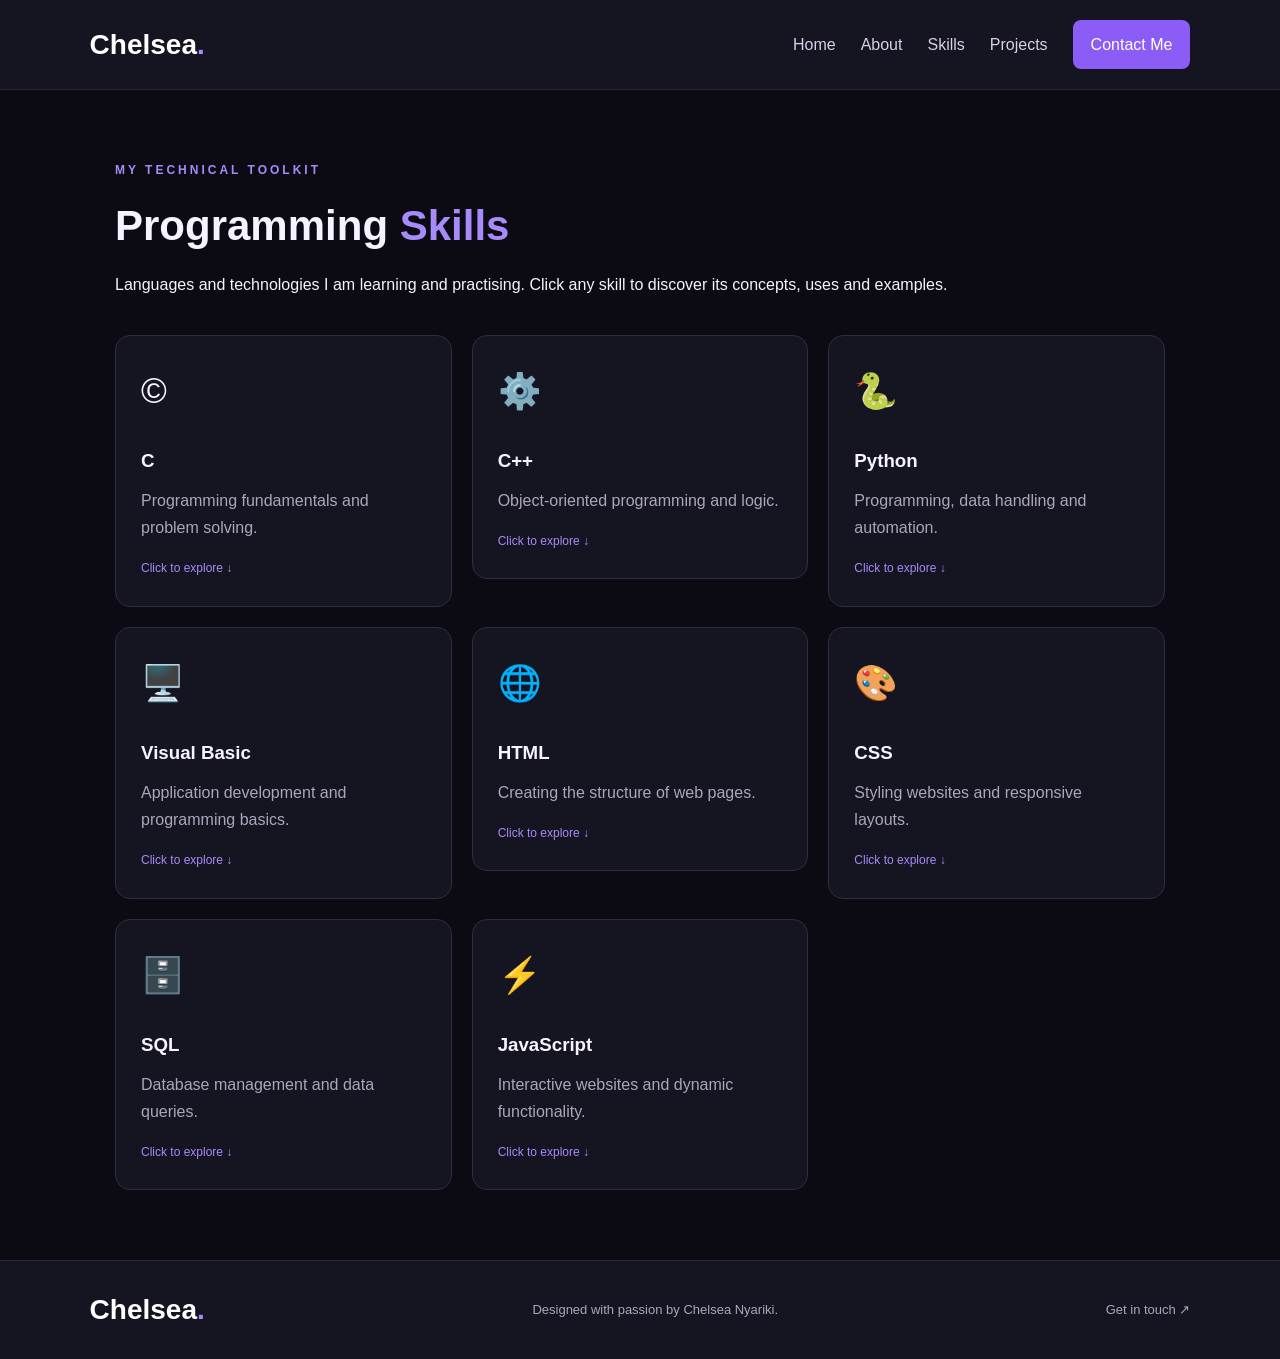
==== skills.html @ 87463703 "Add portfolio website" ====
<!DOCTYPE html>
<html lang="en">
<head>
    <meta charset="UTF-8">
    <meta name="viewport" content="width=device-width, initial-scale=1.0">

    <title>Skills | Chelsea's Portfolio</title>

    <link rel="stylesheet" href="style.css">

    <style>
        .skills-section {
            max-width: 1100px;
            margin: 70px auto;
            padding: 0 25px;
        }

        .skills-section .tag {
            color: #a78bfa;
            letter-spacing: 3px;
            font-size: 12px;
            font-weight: bold;
        }

        .skills-section h1 {
            font-size: 42px;
            margin: 20px 0;
        }

        .skills-section h1 span {
            color: #a78bfa;
        }

        .skills-intro {
            margin-bottom: 35px;
            line-height: 1.8;
        }

        .skills-container {
            display: grid;
            grid-template-columns: repeat(3, minmax(0, 1fr));
            gap: 20px;
            align-items: start;
        }

        .skill-card {
            background: #151421;
            border: 1px solid #302d40;
            border-radius: 15px;
            padding: 25px;
            transition: border-color 0.3s, transform 0.3s;
            min-width: 0;
        }

        .skill-card:hover {
            border-color: #a78bfa;
            transform: translateY(-3px);
        }

        .skill-card[open] {
            border-color: #a78bfa;
        }

        .skill-card summary {
            list-style: none;
            cursor: pointer;
        }

        .skill-card summary::-webkit-details-marker {
            display: none;
        }

        .skill-icon {
            font-size: 35px;
            display: block;
            margin-bottom: 25px;
        }

        .skill-card h3 {
            margin-bottom: 10px;
        }

        .skill-card summary p {
            line-height: 1.7;
            margin-bottom: 12px;
        }

        .click-hint {
            color: #a78bfa;
            font-size: 12px;
        }

        .skill-details {
            border-top: 1px solid #39354b;
            margin-top: 20px;
            padding-top: 15px;
        }

        .skill-details h4 {
            color: #a78bfa;
            margin: 18px 0 8px;
        }

        .skill-details p,
        .skill-details li {
            line-height: 1.7;
            font-size: 14px;
        }

        .skill-details ul {
            padding-left: 20px;
        }

        .skill-details pre {
            background: #0b0a12;
            padding: 12px;
            border-radius: 8px;
            overflow-x: auto;
            white-space: pre-wrap;
            overflow-wrap: anywhere;
        }

        .skill-details code {
            color: #c4b5fd;
            font-size: 12px;
        }

        .test-button {
            background: #a78bfa;
            color: #151421;
            border: none;
            padding: 10px 15px;
            border-radius: 7px;
            cursor: pointer;
            font-weight: bold;
        }

        .test-button:hover {
            background: #c4b5fd;
        }

        @media (max-width: 750px) {
            .skills-container {
                grid-template-columns: repeat(2, minmax(0, 1fr));
            }

            .skills-section h1 {
                font-size: 34px;
            }
        }

        @media (max-width: 480px) {
            .skills-container {
                grid-template-columns: 1fr;
            }
        }
    </style>
</head>

<body>

<header>
    <nav class="navbar">
        <a href="index.html" class="logo">Chelsea<span>.</span></a>

        <button class="menu-toggle" id="menu-toggle"
                aria-label="Open navigation menu"
                aria-expanded="false">☰</button>

        <div class="nav-links" id="nav-links">
            <a href="index.html">Home</a>
            <a href="about.html">About</a>
            <a href="skills.html" class="active">Skills</a>
            <a href="projects.html">Projects</a>
            <a href="contact.html" class="nav-button">Contact Me</a>
        </div>
    </nav>
</header>

<main class="skills-section">

    <p class="tag">MY TECHNICAL TOOLKIT</p>

    <h1>Programming <span>Skills</span></h1>

    <p class="skills-intro">
        Languages and technologies I am learning and practising.
        Click any skill to discover its concepts, uses and examples.
    </p>

    <div class="skills-container">

        <!-- C -->
        <details class="skill-card">
            <summary>
                <span class="skill-icon">©️</span>
                <h3>C</h3>
                <p>Programming fundamentals and problem solving.</p>
                <span class="click-hint">Click to explore ↓</span>
            </summary>
            <div class="skill-details">
                <h4>What is C?</h4>
                <p>C is a procedural language used to develop efficient software.</p>
                <h4>Key concepts</h4>
                <ul>
                    <li>Variables and data types</li>
                    <li>Operators and conditions</li>
                    <li>Loops and functions</li>
                    <li>Arrays and pointers</li>
                </ul>
                <h4>What can it build?</h4>
                <p>Calculators, simple games and system utilities.</p>
                <h4>Example</h4>
                <pre><code>#include &lt;stdio.h&gt;

int main() {
    printf("Hello World!");
    return 0;
}</code></pre>
            </div>
        </details>

        <!-- C++ -->
        <details class="skill-card">
            <summary>
                <span class="skill-icon">⚙️</span>
                <h3>C++</h3>
                <p>Object-oriented programming and logic.</p>
                <span class="click-hint">Click to explore ↓</span>
            </summary>
            <div class="skill-details">
                <h4>What is C++?</h4>
                <p>C++ supports procedural and object-oriented programming.</p>
                <h4>Key concepts</h4>
                <ul>
                    <li>Variables and data types</li>
                    <li>Loops and functions</li>
                    <li>Classes and objects</li>
                    <li>Inheritance and pointers</li>
                </ul>
                <h4>What can it build?</h4>
                <p>Games, desktop applications and simulations.</p>
                <h4>Example</h4>
                <pre><code>#include &lt;iostream&gt;
using namespace std;

int main() {
    cout &lt;&lt; "Hello World!";
    return 0;
}</code></pre>
            </div>
        </details>

        <!-- Python -->
        <details class="skill-card">
            <summary>
                <span class="skill-icon">🐍</span>
                <h3>Python</h3>
                <p>Programming, data handling and automation.</p>
                <span class="click-hint">Click to explore ↓</span>
            </summary>
            <div class="skill-details">
                <h4>What is Python?</h4>
                <p>Python is a versatile language used in automation, data analysis and AI.</p>
                <h4>Key concepts</h4>
                <ul>
                    <li>Variables and data types</li>
                    <li>Lists and dictionaries</li>
                    <li>Conditions, loops and functions</li>
                    <li>File handling</li>
                    <li>Data analysis and automation</li>
                </ul>
                <h4>What can it build?</h4>
                <p>Data analysis tools, automation scripts and AI applications.</p>
                <h4>Example</h4>
                <pre><code>name = "Chelsea"
print("Hello", name)</code></pre>
            </div>
        </details>

        <!-- Visual Basic -->
        <details class="skill-card">
            <summary>
                <span class="skill-icon">🖥️</span>
                <h3>Visual Basic</h3>
                <p>Application development and programming basics.</p>
                <span class="click-hint">Click to explore ↓</span>
            </summary>
            <div class="skill-details">
                <h4>What is Visual Basic?</h4>
                <p>Visual Basic is used for application development, especially Windows applications.</p>
                <h4>Key concepts</h4>
                <ul>
                    <li>Variables and data types</li>
                    <li>Conditions and loops</li>
                    <li>Procedures and functions</li>
                    <li>Forms and event handling</li>
                </ul>
                <h4>What can it build?</h4>
                <p>Desktop applications, data-entry forms and management systems.</p>
                <h4>Example</h4>
                <pre><code>Module Program
    Sub Main()
        Console.WriteLine("Hello World!")
    End Sub
End Module</code></pre>
            </div>
        </details>

        <!-- HTML -->
        <details class="skill-card">
            <summary>
                <span class="skill-icon">🌐</span>
                <h3>HTML</h3>
                <p>Creating the structure of web pages.</p>
                <span class="click-hint">Click to explore ↓</span>
            </summary>
            <div class="skill-details">
                <h4>What is HTML?</h4>
                <p>HTML defines the structure and content of web pages.</p>
                <h4>Key concepts</h4>
                <ul>
                    <li>Headings and paragraphs</li>
                    <li>Links and images</li>
                    <li>Tables and forms</li>
                    <li>Semantic HTML elements</li>
                </ul>
                <h4>What can it build?</h4>
                <p>Portfolio websites, registration forms and web page structures.</p>
                <h4>Example</h4>
                <pre><code>&lt;h1&gt;Welcome!&lt;/h1&gt;
&lt;p&gt;This is my website.&lt;/p&gt;</code></pre>
            </div>
        </details>

        <!-- CSS -->
        <details class="skill-card">
            <summary>
                <span class="skill-icon">🎨</span>
                <h3>CSS</h3>
                <p>Styling websites and responsive layouts.</p>
                <span class="click-hint">Click to explore ↓</span>
            </summary>
            <div class="skill-details">
                <h4>What is CSS?</h4>
                <p>CSS controls the appearance, design and layout of web pages.</p>
                <h4>Key concepts</h4>
                <ul>
                    <li>Colors, fonts and backgrounds</li>
                    <li>Margins, padding and borders</li>
                    <li>Flexbox and CSS Grid</li>
                    <li>Responsive web design</li>
                </ul>
                <h4>What can it build?</h4>
                <p>Styled portfolios, responsive websites and attractive interfaces.</p>
                <h4>Example</h4>
                <pre><code>h1 {
    color: #a78bfa;
    text-align: center;
}</code></pre>
            </div>
        </details>

        <!-- SQL -->
        <details class="skill-card">
            <summary>
                <span class="skill-icon">🗄️</span>
                <h3>SQL</h3>
                <p>Database management and data queries.</p>
                <span class="click-hint">Click to explore ↓</span>
            </summary>
            <div class="skill-details">
                <h4>What is SQL?</h4>
                <p>SQL stands for Structured Query Language. It is used to retrieve, insert, update and manage database records.</p>
                <h4>Key concepts</h4>
                <ul>
                    <li>Creating databases and tables</li>
                    <li>SELECT, INSERT, UPDATE and DELETE</li>
                    <li>WHERE and ORDER BY</li>
                    <li>GROUP BY and aggregate functions</li>
                    <li>INNER JOIN and other JOIN operations</li>
                    <li>Primary and foreign keys</li>
                </ul>
                <h4>What can it build?</h4>
                <p>Student records, inventory systems and sales reports.</p>
                <h4>Example</h4>
                <pre><code>SELECT *
FROM Student
ORDER BY StudentName ASC;</code></pre>
                <p>This example assumes your table contains a StudentName column.</p>
            </div>
        </details>

        <!-- JavaScript -->
        <details class="skill-card">
            <summary>
                <span class="skill-icon">⚡</span>
                <h3>JavaScript</h3>
                <p>Interactive websites and dynamic functionality.</p>
                <span class="click-hint">Click to explore ↓</span>
            </summary>
            <div class="skill-details">
                <h4>What is JavaScript?</h4>
                <p>JavaScript makes websites interactive and responsive to user actions.</p>
                <h4>Key concepts</h4>
                <ul>
                    <li>Variables and data types</li>
                    <li>Operators and conditions</li>
                    <li>Loops and functions</li>
                    <li>Events and event listeners</li>
                    <li>DOM manipulation</li>
                    <li>Form validation</li>
                    <li>Arrays and objects</li>
                </ul>
                <h4>What can it build?</h4>
                <p>Calculators, interactive portfolios, quizzes and dynamic web applications.</p>
                <h4>Example</h4>
                <pre><code>function greet() {
    alert("Welcome to my portfolio!");
}</code></pre>
               
            </div>
        </details>

    </div>
</main>

<footer>
    <a href="index.html" class="logo">Chelsea<span>.</span></a>
    <p>Designed with passion by Chelsea Nyariki.</p>
    <a href="contact.html" class="back-to-top">Get in touch ↗</a>
</footer>

<script src="script.js"></script>

<script>
    function greet(event) {
        event.stopPropagation();
        alert("Welcome to my portfolio!");
    }

    // Close the previously opened card when another is selected.
    document.querySelectorAll(".skill-card").forEach(function(card) {
        card.addEventListener("toggle", function() {
            if (card.open) {
                document.querySelectorAll(".skill-card").forEach(function(otherCard) {
                    if (otherCard !== card) {
                        otherCard.open = false;
                    }
                });
            }
        });
    });
</script>

</body>
</html>
---- style.css ----
* {
    margin: 0;
    padding: 0;
    box-sizing: border-box;
}

body {
    background-color: #0c0b14;
    color: #f5f3ff;
    font-family: Arial, sans-serif;
    line-height: 1.7;
}

header {
    background-color: #151421;
    padding: 20px 7%;
    border-bottom: 1px solid #292638;
}

.navbar {
    display: flex;
    align-items: center;
    justify-content: space-between;
    gap: 20px;
}

.logo {
    font-size: 28px;
    font-weight: bold;
    color: white;
    text-decoration: none;
}

.logo span,
h1 span {
    color: #a78bfa;
}

.nav-links {
    display: flex;
    align-items: center;
    gap: 25px;
}

.nav-links a {
    color: #d6d1e6;
    text-decoration: none;
}

.nav-links a:hover {
    color: #a78bfa;
}

.nav-button,
.primary-button {
    background: #8b5cf6;
    color: white !important;
    padding: 11px 18px;
    border-radius: 8px;
    text-decoration: none;
    display: inline-block;
}

.hero {
    max-width: 1200px;
    margin: auto;
    padding: 80px 7%;
    min-height: 500px;
    display: flex;
    align-items: center;
    justify-content: space-between;
    gap: 50px;
}

.hero-content {
    flex: 1;
}

.tag,
.section-label {
    color: #a78bfa;
    letter-spacing: 3px;
    font-size: 12px;
    margin-bottom: 15px;
}

h1,
.section-title {
    font-size: 42px;
    line-height: 1.2;
    margin-bottom: 20px;
}

.hero h2 {
    color: #d6d1e6;
    margin-bottom: 15px;
}

.intro,
.section-description {
    color: #aaa7bb;
    margin-bottom: 25px;
}

.hero-buttons {
    display: flex;
    gap: 15px;
    flex-wrap: wrap;
    margin-top: 25px;
}

.secondary-button {
    display: inline-block;
    padding: 10px 18px;
    border: 1px solid #a78bfa;
    border-radius: 8px;
    color: white;
    text-decoration: none;
}

.hero-image {
    position: relative;
    flex: 0 0 280px;
    height: 330px;
}

.hero-image img {
    width: 100%;
    height: 100%;
    object-fit: cover;
    border-radius: 20px;
    border: 2px solid #a78bfa;
}

.image-decoration {
    display: none;
}

.image-label {
    margin-top: 10px;
    color: #4ade80;
    font-size: 13px;
}

.status-dot {
    display: inline-block;
    width: 8px;
    height: 8px;
    background: #4ade80;
    border-radius: 50%;
}

.section {
    max-width: 1100px;
    margin: auto;
    padding: 70px 7%;
}

.about-card,
.skill-card,
.project-card,
.contact-info,
.contact-form {
    background: #151421;
    border: 1px solid #292638;
    border-radius: 14px;
    padding: 25px;
}

.about-card {
    display: flex;
    gap: 20px;
}

.about-card p,
.skill-card p,
.project-details p,
.contact-info p {
    color: #aaa7bb;
}

.skills-grid,
.projects-grid {
    display: grid;
    grid-template-columns: repeat(3, minmax(0, 1fr));
    gap: 20px;
    margin-top: 30px;
}

.skill-card,
.project-card {
    transition: transform 0.3s, border-color 0.3s;
}

.skill-card:hover,
.project-card:hover {
    transform: translateY(-5px);
    border-color: #a78bfa;
}

.skill-icon,
.project-symbol {
    font-size: 35px;
    margin-bottom: 12px;
}

.project-visual {
    text-align: center;
    padding: 20px;
    border-radius: 10px;
    margin-bottom: 20px;
}

.purple-visual {
    background: #38245b;
}

.pink-visual {
    background: #512747;
}

.blue-visual {
    background: #1e3a5f;
}

.project-tags {
    display: flex;
    flex-wrap: wrap;
    gap: 8px;
    margin-top: 15px;
}

.project-tags span {
    color: #d6c7ff;
    background: #8b5cf620;
    border-radius: 5px;
    padding: 4px 8px;
    font-size: 12px;
}

.contact-section {
    text-align: center;
    padding: 70px 7%;
}

.contact-layout {
    display: grid;
    grid-template-columns: 1fr 1.2fr;
    gap: 25px;
    margin-top: 30px;
}

.contact-form {
    display: flex;
    flex-direction: column;
    gap: 10px;
}

.contact-form input,
.contact-form textarea {
    width: 100%;
    padding: 12px;
    color: white;
    background: #0c0b14;
    border: 1px solid #49435f;
    border-radius: 7px;
    font: inherit;
}

.contact-form button {
    cursor: pointer;
    border: none;
    align-self: flex-start;
    margin-top: 10px;
}

footer {
    background: #151421;
    border-top: 1px solid #292638;
    padding: 25px 7%;
    display: flex;
    justify-content: space-between;
    align-items: center;
    gap: 15px;
}

footer p,
.back-to-top {
    color: #aaa7bb;
    font-size: 13px;
}

.back-to-top {
    text-decoration: none;
}

.menu-toggle {
    display: none;
    color: white;
    background: transparent;
    border: 1px solid #49435f;
    border-radius: 8px;
    padding: 7px 12px;
    font-size: 22px;
    cursor: pointer;
}

@media (max-width: 750px) {
    .navbar {
        flex-wrap: wrap;
    }

    .menu-toggle {
        display: block;
    }

    .nav-links {
        display: none;
        width: 100%;
        flex-direction: column;
        align-items: stretch;
        gap: 15px;
        padding-top: 15px;
    }

    .nav-links.active {
        display: flex;
    }

    .nav-links a {
        text-align: center;
        padding: 8px;
    }

    .hero {
        flex-direction: column-reverse;
        text-align: center;
    }

    .hero-image {
        flex: none;
        width: 230px;
        height: 270px;
    }

    .hero-buttons {
        justify-content: center;
    }

    .skills-grid,
    .projects-grid,
    .contact-layout {
        grid-template-columns: 1fr;
    }

    .about-card {
        flex-direction: column;
    }

    footer {
        flex-direction: column;
        text-align: center;
    }
}

.profile-photo {
    width: 180px;
    height: 180px;
    object-fit: cover;
    border-radius: 50%;
    border: 4px solid #a855f7;
    display: block;
    margin: 0 auto 20px;
}
.skill-details pre {
    background: #0b0a12;
    padding: 12px;
    border-radius: 8px;
    overflow-x: auto;
    white-space: pre-wrap;
}

.skill-details code {
    color: #c4b5fd;
    font-size: 13px;
}

.skill-details button {
    background: #a78bfa;
    color: #151421;
    border: none;
    padding: 10px 16px;
    border-radius: 7px;
    cursor: pointer;
}
#form-status {
    margin-top: 15px;
    padding: 10px;
    border-radius: 6px;
    font-size: 15px;
    font-weight: bold;
    text-align: center;
    overflow-wrap: anywhere;
}

#form-status:empty {
    display: none;
}

#send-button:disabled {
    opacity: 0.6;
    cursor: not-allowed;
}
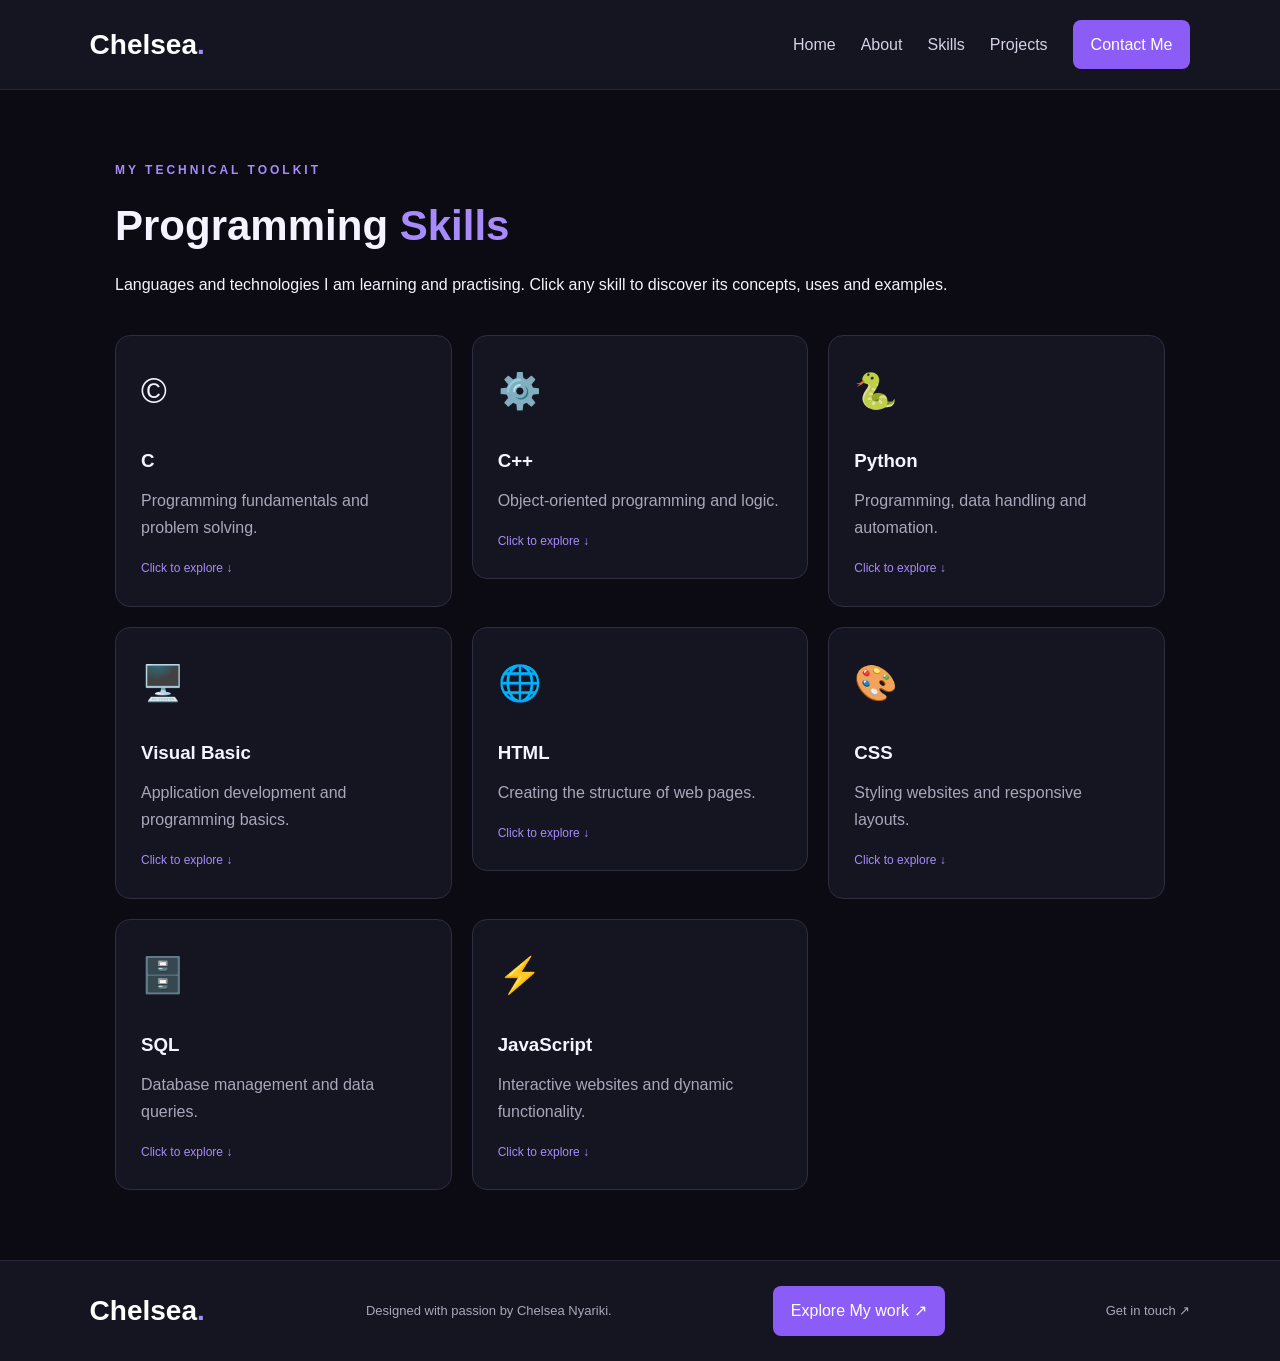
==== commit 1c2ca7e6: "Update portfolio website" ====
--- a/skills.html
+++ b/skills.html
@@ -429,6 +429,7 @@
 <footer>
     <a href="index.html" class="logo">Chelsea<span>.</span></a>
     <p>Designed with passion by Chelsea Nyariki.</p>
+     <a href="projects.html" class="primary-button">Explore My work ↗</a>
     <a href="contact.html" class="back-to-top">Get in touch ↗</a>
 </footer>
 
